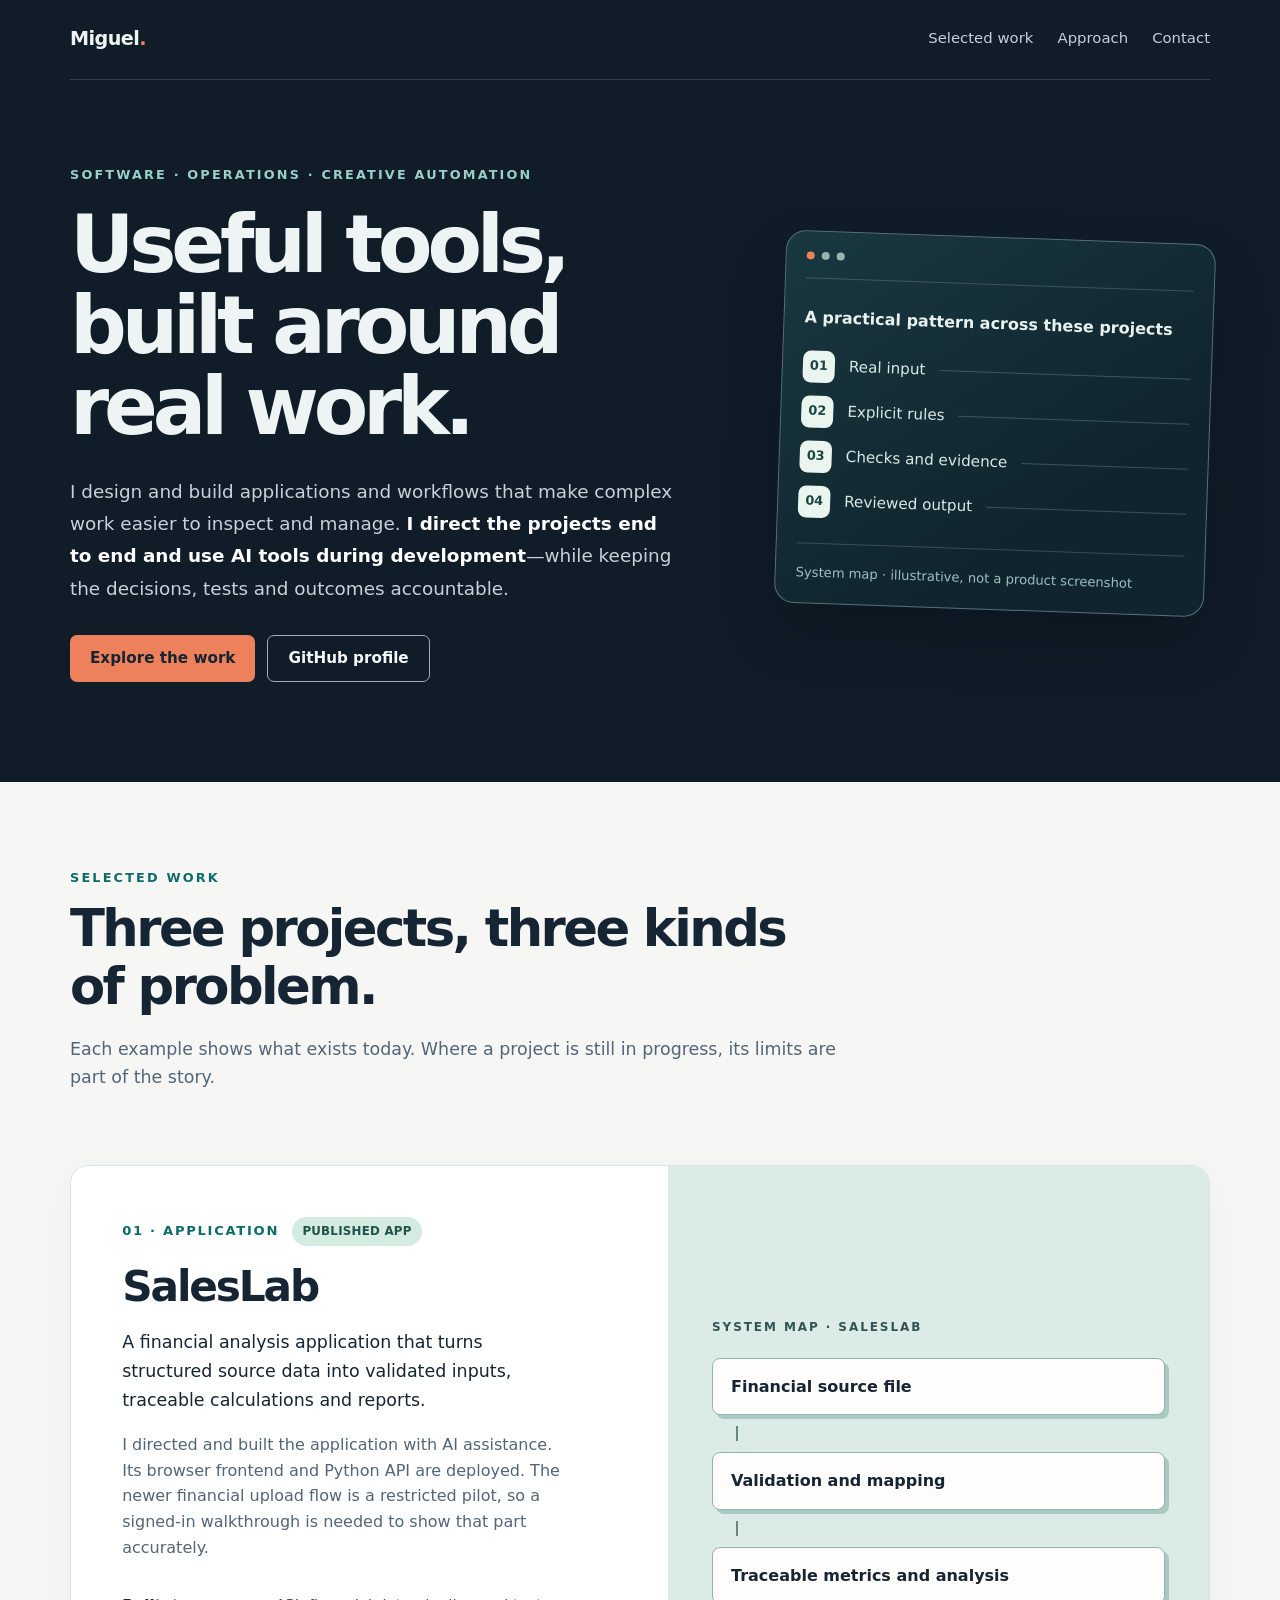
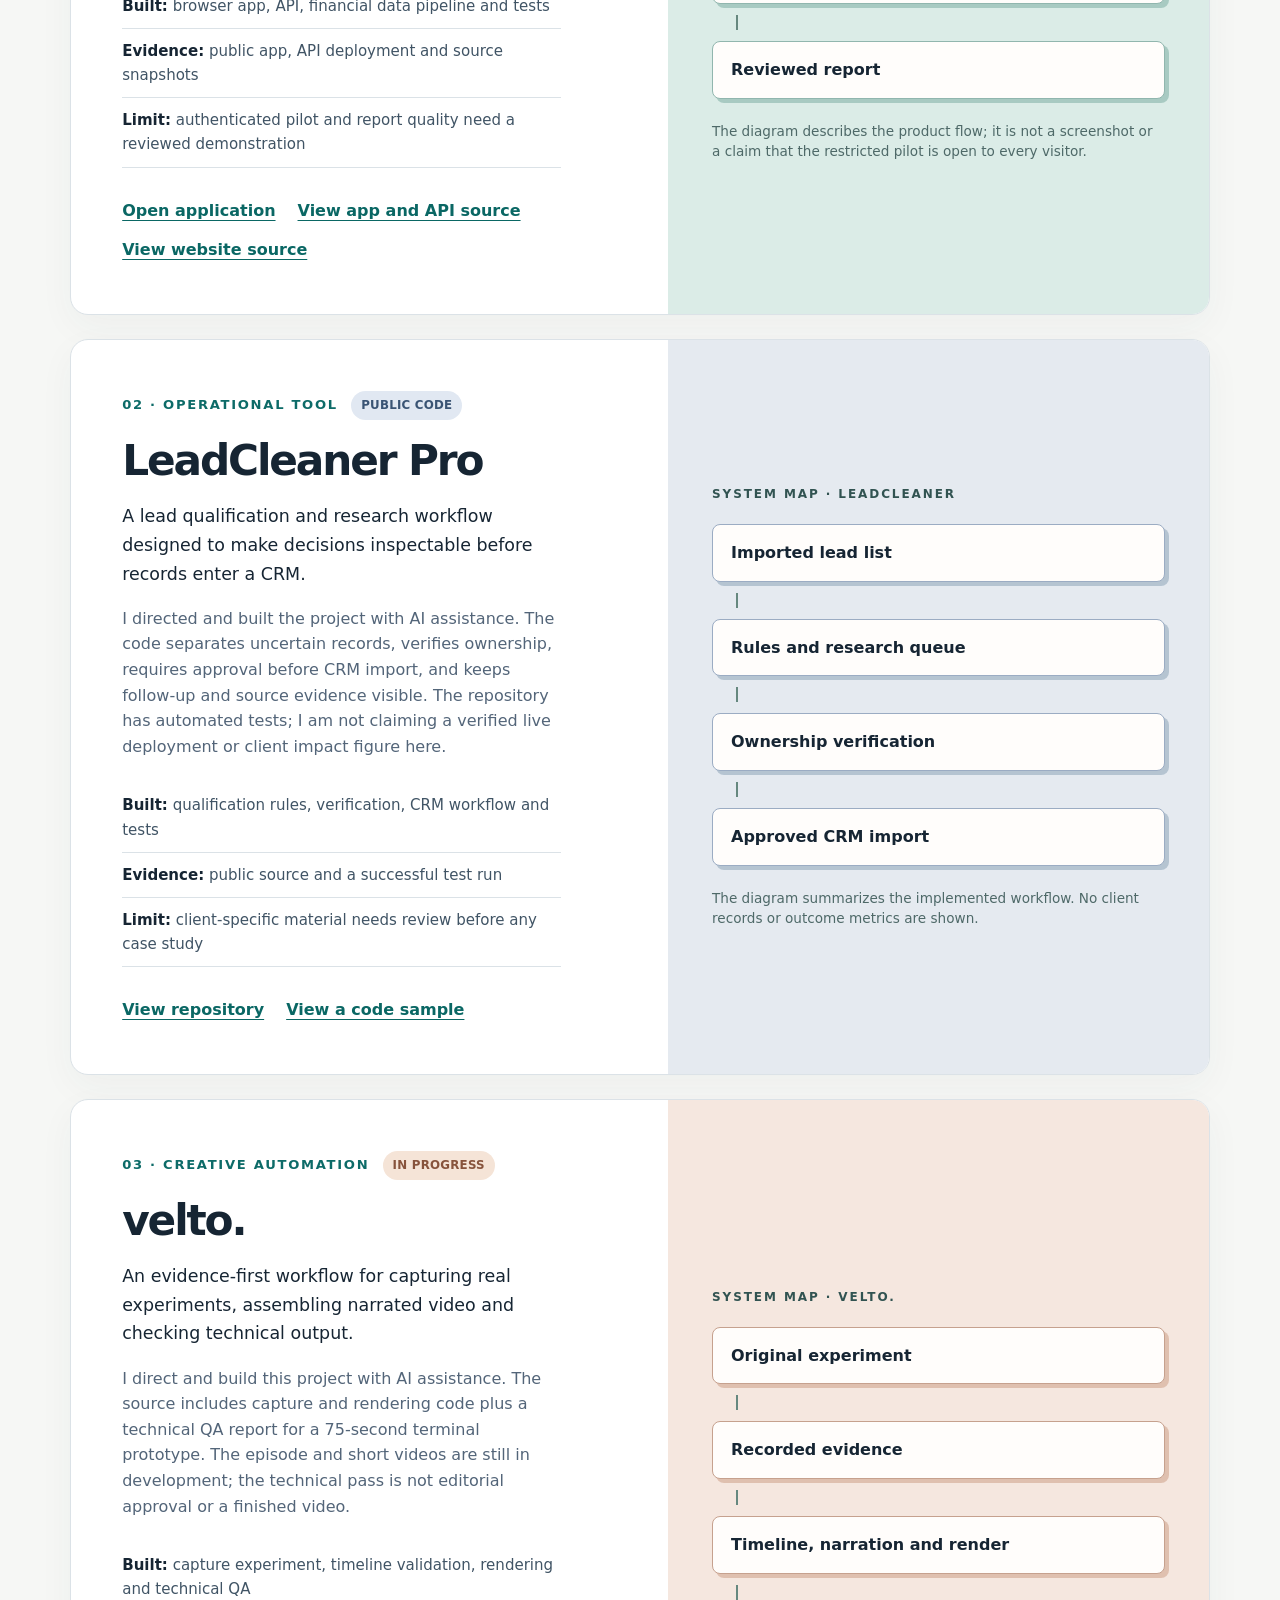
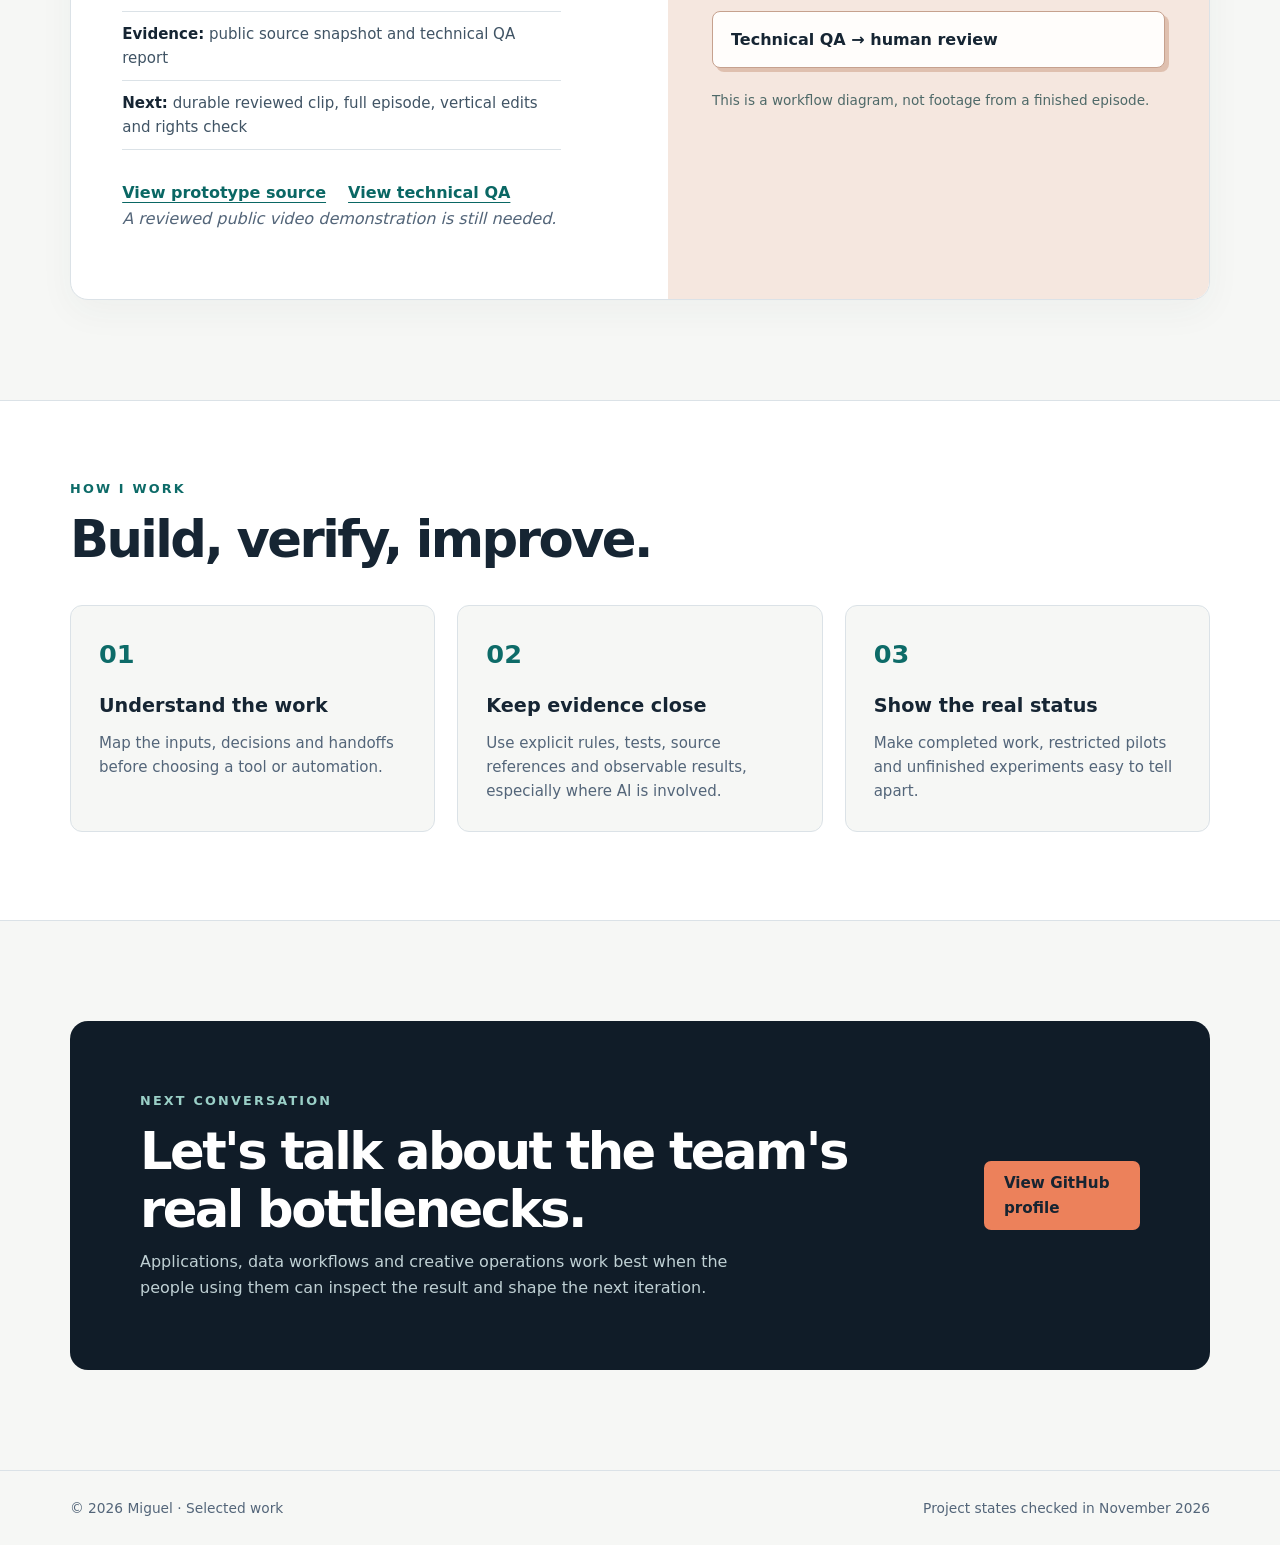
==== index.html @ 91e66076 "Publish portfolio site" ====
<!doctype html>
<html lang="en">
<head>
  <meta charset="utf-8">
  <meta name="viewport" content="width=device-width, initial-scale=1">
  <meta name="theme-color" content="#101c28">
  <meta name="description" content="Miguel's selected work in software, operational tools, and creative automation.">
  <title>Miguel — Software &amp; Automation</title>
  <style>
    :root { color-scheme: light; --ink:#162533; --muted:#536579; --line:#dbe2e7; --paper:#f6f7f5; --white:#fff; --navy:#101c28; --teal:#0d6b68; --orange:#ec815b; --pale:#e7f2ee; }
    * { box-sizing:border-box; }
    html { scroll-behavior:smooth; }
    body { margin:0; background:var(--paper); color:var(--ink); font: 16px/1.6 ui-sans-serif, system-ui, -apple-system, BlinkMacSystemFont, "Segoe UI", sans-serif; }
    a { color:inherit; }
    a:focus-visible { outline:3px solid var(--orange); outline-offset:4px; border-radius:3px; }
    .wrap { width:min(1140px, calc(100% - 48px)); margin-inline:auto; }
    .skip { position:absolute; left:-9999px; top:8px; background:var(--white); padding:9px; z-index:100; }
    .skip:focus { left:12px; }
    header { background:var(--navy); color:#eef4f3; }
    nav { display:flex; align-items:center; justify-content:space-between; gap:24px; padding-block:24px; border-bottom:1px solid #ffffff2b; }
    .brand { font-size:1.2rem; font-weight:750; letter-spacing:-.03em; text-decoration:none; }
    .brand span { color:var(--orange); }
    .navlinks { display:flex; flex-wrap:wrap; gap:24px; font-size:.93rem; }
    .navlinks a { color:#c2d2d8; text-decoration:none; }
    .navlinks a:hover { color:#fff; }
    .hero { display:grid; grid-template-columns:1.2fr .8fr; align-items:center; gap:64px; min-height:570px; padding-block:85px 100px; }
    .eyebrow { font-size:.8rem; font-weight:750; letter-spacing:.17em; text-transform:uppercase; color:#9acfc7; }
    h1,h2,h3,p { margin-top:0; }
    h1 { font-size:clamp(3.1rem,6.2vw,5.8rem); line-height:1.02; letter-spacing:-.065em; max-width:750px; margin:20px 0 28px; }
    .hero p { max-width:610px; color:#c5d3d9; font-size:1.15rem; line-height:1.75; }
    .hero strong { color:#fff; }
    .hero-actions { display:flex; flex-wrap:wrap; gap:12px; margin-top:30px; }
    .button { display:inline-flex; align-items:center; justify-content:center; min-height:47px; padding:10px 20px; border-radius:7px; text-decoration:none; font-size:.95rem; font-weight:700; transition:transform .2s, background .2s; }
    .button:hover { transform:translateY(-2px); }
    .button.primary { background:var(--orange); color:#172431; }
    .button.ghost { border:1px solid #99b0ba; color:#f5f8f8; }
    .hero-art { min-height:370px; border:1px solid #547178; border-radius:20px; padding:20px; background:linear-gradient(145deg,#19383f,#10242e 70%); box-shadow:0 28px 60px #0003; transform:rotate(2deg); }
    .art-top { display:flex; gap:7px; padding-bottom:18px; border-bottom:1px solid #ffffff2c; }
    .art-top i { width:8px; height:8px; border-radius:50%; background:#9ab4b1; }
    .art-top i:first-child { background:var(--orange); }
    .art-heading { color:#e8f3f0; font-weight:700; font-size:1rem; margin:26px 0 20px; }
    .art-row { display:flex; align-items:center; gap:14px; color:#d9e8e6; margin:13px 0; font-size:.95rem; }
    .art-step { display:grid; place-items:center; flex:none; width:32px; height:32px; background:#eaf5ef; color:#184742; border-radius:8px; font-size:.8rem; font-weight:800; }
    .art-line { height:1px; flex:1; background:#769c9c66; }
    .art-label { flex:none; }
    .art-foot { margin-top:25px; padding-top:18px; border-top:1px solid #ffffff2c; font-size:.82rem; color:#9ebfbe; }
    main section { scroll-margin-top:20px; }
    .section-intro { padding-block:86px 32px; max-width:780px; }
    .section-intro .eyebrow { color:var(--teal); }
    h2 { font-size:clamp(2.25rem,4vw,3.45rem); line-height:1.13; letter-spacing:-.05em; margin:12px 0 20px; }
    .section-intro p { color:var(--muted); font-size:1.09rem; }
    .project { display:grid; grid-template-columns:1fr 1fr; gap:56px; align-items:stretch; margin-block:24px; background:var(--white); border:1px solid var(--line); border-radius:18px; overflow:hidden; box-shadow:0 12px 36px #24404d0b; }
    .project-content { padding:clamp(27px,4vw,54px); }
    .project .index { color:var(--teal); font-weight:760; font-size:.82rem; letter-spacing:.13em; text-transform:uppercase; }
    .project h3 { font-size:clamp(2rem,3.3vw,3rem); letter-spacing:-.05em; line-height:1.14; margin:17px 0; }
    .project p { color:var(--muted); }
    .project .summary { color:var(--ink); font-size:1.09rem; line-height:1.65; }
    .facts { padding:0; margin:24px 0 30px; list-style:none; }
    .facts li { padding:10px 0; border-bottom:1px solid var(--line); color:#405465; font-size:.94rem; }
    .facts strong { color:var(--ink); }
    .project-link { color:#0a6764; font-weight:750; text-underline-offset:4px; }
    .project-link:hover { color:#0d4545; }
    .project-actions { display:flex; flex-wrap:wrap; gap:14px 22px; align-items:center; }
    .visual { display:flex; flex-direction:column; justify-content:center; padding:44px; min-height:430px; }
    .visual.sales { background:#dbece7; }
    .visual.lead { background:#e5eaf0; }
    .visual.velto { background:#f5e7df; }
    .visual-title { color:#315351; font-size:.75rem; font-weight:800; letter-spacing:.16em; text-transform:uppercase; margin-bottom:20px; }
    .flow { display:grid; gap:11px; }
    .flow div { padding:15px 18px; background:#fffdfb; border:1px solid #91b6ae; border-radius:8px; box-shadow:4px 4px 0 #5a978966; font-weight:650; }
    .visual.lead .flow div { border-color:#9bacc3; box-shadow:4px 4px 0 #6d89a266; }
    .visual.velto .flow div { border-color:#c6a18e; box-shadow:4px 4px 0 #bd846866; }
    .connector { height:15px; border-left:2px solid #66887f; margin-left:24px; }
    .visual small { display:block; color:#4e6968; margin-top:22px; line-height:1.5; font-size:.85rem; }
    .state { display:inline-block; font-size:.74rem; font-weight:800; padding:5px 10px; border-radius:20px; letter-spacing:.02em; vertical-align:middle; margin-left:7px; color:#21534a; background:#d4ebe1; white-space:nowrap; }
    .state.code { background:#e1e8f2; color:#3a5474; }
    .state.progress { background:#f5e4d7; color:#87533c; }
    .process { background:#fff; margin-top:100px; padding-block:78px 88px; border-block:1px solid var(--line); }
    .process-grid { display:grid; grid-template-columns:repeat(3,1fr); gap:22px; margin-top:36px; }
    .process-item { padding:28px; background:var(--paper); border:1px solid var(--line); border-radius:12px; }
    .process-item b { color:var(--teal); font-size:1.6rem; }
    .process-item h3 { font-size:1.2rem; margin:16px 0 9px; }
    .process-item p { color:var(--muted); margin:0; font-size:.94rem; }
    .contact { padding-block:100px; }
    .contact-box { background:var(--navy); color:#fff; border-radius:18px; padding:clamp(30px,6vw,70px); display:flex; align-items:center; justify-content:space-between; gap:30px; }
    .contact-box h2 { margin-bottom:10px; }
    .contact-box p { color:#bfd0d4; max-width:590px; margin:0; }
    footer { border-top:1px solid var(--line); color:var(--muted); font-size:.86rem; padding-block:26px; }
    footer .wrap { display:flex; flex-wrap:wrap; justify-content:space-between; gap:12px; }
    @media (max-width:820px) { .hero,.project { grid-template-columns:1fr; } .hero { gap:22px; padding-block:65px; } .hero-art { min-height:300px; transform:none; max-width:620px; } .project .visual { order:-1; min-height:310px; } .process-grid { grid-template-columns:1fr; } .contact-box { display:block; } .contact-box .button { margin-top:24px; } }
    @media (max-width:550px) { .wrap { width:min(100% - 30px, 1140px); } nav { align-items:flex-start; } .navlinks { justify-content:flex-end; gap:12px; } .navlinks a { font-size:.85rem; } .hero-art { padding:14px; } .project-content,.visual { padding:27px; } .visual { min-height:280px; } .section-intro { padding-top:66px; } }
    @media (prefers-reduced-motion:reduce) { html { scroll-behavior:auto; } .button { transition:none; } }
  </style>
</head>
<body>
  <a class="skip" href="#main">Skip to content</a>
  <header>
    <div class="wrap">
      <nav aria-label="Main navigation">
        <a class="brand" href="#top">Miguel<span>.</span></a>
        <div class="navlinks"><a href="#work">Selected work</a><a href="#approach">Approach</a><a href="#contact">Contact</a></div>
      </nav>
      <div class="hero" id="top">
        <div>
          <div class="eyebrow">Software · Operations · Creative automation</div>
          <h1>Useful tools, built around real work.</h1>
          <p>I design and build applications and workflows that make complex work easier to inspect and manage. <strong>I direct the projects end to end and use AI tools during development</strong>—while keeping the decisions, tests and outcomes accountable.</p>
          <div class="hero-actions"><a class="button primary" href="#work">Explore the work</a><a class="button ghost" href="https://github.com/miguelyagupe" target="_blank" rel="noopener noreferrer">GitHub profile</a></div>
        </div>
        <div class="hero-art" role="img" aria-label="Diagram showing a workflow from real input through explicit rules and checks to a reviewed output">
          <div class="art-top"><i></i><i></i><i></i></div>
          <div class="art-heading">A practical pattern across these projects</div>
          <div class="art-row"><span class="art-step">01</span><span class="art-label">Real input</span><span class="art-line"></span></div>
          <div class="art-row"><span class="art-step">02</span><span class="art-label">Explicit rules</span><span class="art-line"></span></div>
          <div class="art-row"><span class="art-step">03</span><span class="art-label">Checks and evidence</span><span class="art-line"></span></div>
          <div class="art-row"><span class="art-step">04</span><span class="art-label">Reviewed output</span><span class="art-line"></span></div>
          <div class="art-foot">System map · illustrative, not a product screenshot</div>
        </div>
      </div>
    </div>
  </header>

  <main id="main">
    <section id="work" class="wrap" aria-labelledby="work-heading">
      <div class="section-intro"><div class="eyebrow">Selected work</div><h2 id="work-heading">Three projects, three kinds of problem.</h2><p>Each example shows what exists today. Where a project is still in progress, its limits are part of the story.</p></div>

      <article class="project" aria-labelledby="saleslab-heading">
        <div class="project-content"><div class="index">01 · Application <span class="state">Published app</span></div><h3 id="saleslab-heading">SalesLab</h3><p class="summary">A financial analysis application that turns structured source data into validated inputs, traceable calculations and reports.</p><p>I directed and built the application with AI assistance. Its browser frontend and Python API are deployed. The newer financial upload flow is a restricted pilot, so a signed-in walkthrough is needed to show that part accurately.</p><ul class="facts"><li><strong>Built:</strong> browser app, API, financial data pipeline and tests</li><li><strong>Evidence:</strong> public app, API deployment and source snapshots</li><li><strong>Limit:</strong> authenticated pilot and report quality need a reviewed demonstration</li></ul><div class="project-actions"><a class="project-link" href="https://app.saleslab.cc" target="_blank" rel="noopener noreferrer">Open application</a><a class="project-link" href="https://github.com/miguelyagupe/saleslab-app-source" target="_blank" rel="noopener noreferrer">View app and API source</a><a class="project-link" href="https://github.com/miguelyagupe/saleslab-website-source" target="_blank" rel="noopener noreferrer">View website source</a></div></div>
        <div class="visual sales"><div class="visual-title">System map · SalesLab</div><div class="flow"><div>Financial source file</div><span class="connector" aria-hidden="true"></span><div>Validation and mapping</div><span class="connector" aria-hidden="true"></span><div>Traceable metrics and analysis</div><span class="connector" aria-hidden="true"></span><div>Reviewed report</div></div><small>The diagram describes the product flow; it is not a screenshot or a claim that the restricted pilot is open to every visitor.</small></div>
      </article>

      <article class="project" aria-labelledby="lead-heading">
        <div class="project-content"><div class="index">02 · Operational tool <span class="state code">Public code</span></div><h3 id="lead-heading">LeadCleaner Pro</h3><p class="summary">A lead qualification and research workflow designed to make decisions inspectable before records enter a CRM.</p><p>I directed and built the project with AI assistance. The code separates uncertain records, verifies ownership, requires approval before CRM import, and keeps follow-up and source evidence visible. The repository has automated tests; I am not claiming a verified live deployment or client impact figure here.</p><ul class="facts"><li><strong>Built:</strong> qualification rules, verification, CRM workflow and tests</li><li><strong>Evidence:</strong> public source and a successful test run</li><li><strong>Limit:</strong> client-specific material needs review before any case study</li></ul><div class="project-actions"><a class="project-link" href="https://github.com/miguelyagupe/leadcleaner-pro" target="_blank" rel="noopener noreferrer">View repository</a><a class="project-link" href="https://github.com/miguelyagupe/leadcleaner-pro/blob/main/qualification.py" target="_blank" rel="noopener noreferrer">View a code sample</a></div></div>
        <div class="visual lead"><div class="visual-title">System map · LeadCleaner</div><div class="flow"><div>Imported lead list</div><span class="connector" aria-hidden="true"></span><div>Rules and research queue</div><span class="connector" aria-hidden="true"></span><div>Ownership verification</div><span class="connector" aria-hidden="true"></span><div>Approved CRM import</div></div><small>The diagram summarizes the implemented workflow. No client records or outcome metrics are shown.</small></div>
      </article>

      <article class="project" aria-labelledby="velto-heading">
        <div class="project-content"><div class="index">03 · Creative automation <span class="state progress">In progress</span></div><h3 id="velto-heading">velto.</h3><p class="summary">An evidence-first workflow for capturing real experiments, assembling narrated video and checking technical output.</p><p>I direct and build this project with AI assistance. The source includes capture and rendering code plus a technical QA report for a 75-second terminal prototype. The episode and short videos are still in development; the technical pass is not editorial approval or a finished video.</p><ul class="facts"><li><strong>Built:</strong> capture experiment, timeline validation, rendering and technical QA</li><li><strong>Evidence:</strong> public source snapshot and technical QA report</li><li><strong>Next:</strong> durable reviewed clip, full episode, vertical edits and rights check</li></ul><div class="project-actions"><a class="project-link" href="https://github.com/miguelyagupe/velto-prototype" target="_blank" rel="noopener noreferrer">View prototype source</a><a class="project-link" href="https://github.com/miguelyagupe/velto-prototype/blob/main/episodes/EP001/AI_Workflow_Lab_Technical_Test_75s.qa.json" target="_blank" rel="noopener noreferrer">View technical QA</a></div><p><em>A reviewed public video demonstration is still needed.</em></p></div>
        <div class="visual velto"><div class="visual-title">System map · velto.</div><div class="flow"><div>Original experiment</div><span class="connector" aria-hidden="true"></span><div>Recorded evidence</div><span class="connector" aria-hidden="true"></span><div>Timeline, narration and render</div><span class="connector" aria-hidden="true"></span><div>Technical QA → human review</div></div><small>This is a workflow diagram, not footage from a finished episode.</small></div>
      </article>
    </section>

    <section id="approach" class="process" aria-labelledby="approach-heading"><div class="wrap"><div class="eyebrow" style="color:#0d6b68">How I work</div><h2 id="approach-heading">Build, verify, improve.</h2><div class="process-grid"><div class="process-item"><b>01</b><h3>Understand the work</h3><p>Map the inputs, decisions and handoffs before choosing a tool or automation.</p></div><div class="process-item"><b>02</b><h3>Keep evidence close</h3><p>Use explicit rules, tests, source references and observable results, especially where AI is involved.</p></div><div class="process-item"><b>03</b><h3>Show the real status</h3><p>Make completed work, restricted pilots and unfinished experiments easy to tell apart.</p></div></div></div></section>

    <section id="contact" class="contact wrap" aria-labelledby="contact-heading"><div class="contact-box"><div><div class="eyebrow">Next conversation</div><h2 id="contact-heading">Let's talk about the team's real bottlenecks.</h2><p>Applications, data workflows and creative operations work best when the people using them can inspect the result and shape the next iteration.</p></div><a class="button primary" href="https://github.com/miguelyagupe" target="_blank" rel="noopener noreferrer">View GitHub profile</a></div></section>
  </main>
  <footer><div class="wrap"><span>© 2026 Miguel · Selected work</span><span>Project states checked in November 2026</span></div></footer>
</body>
</html>
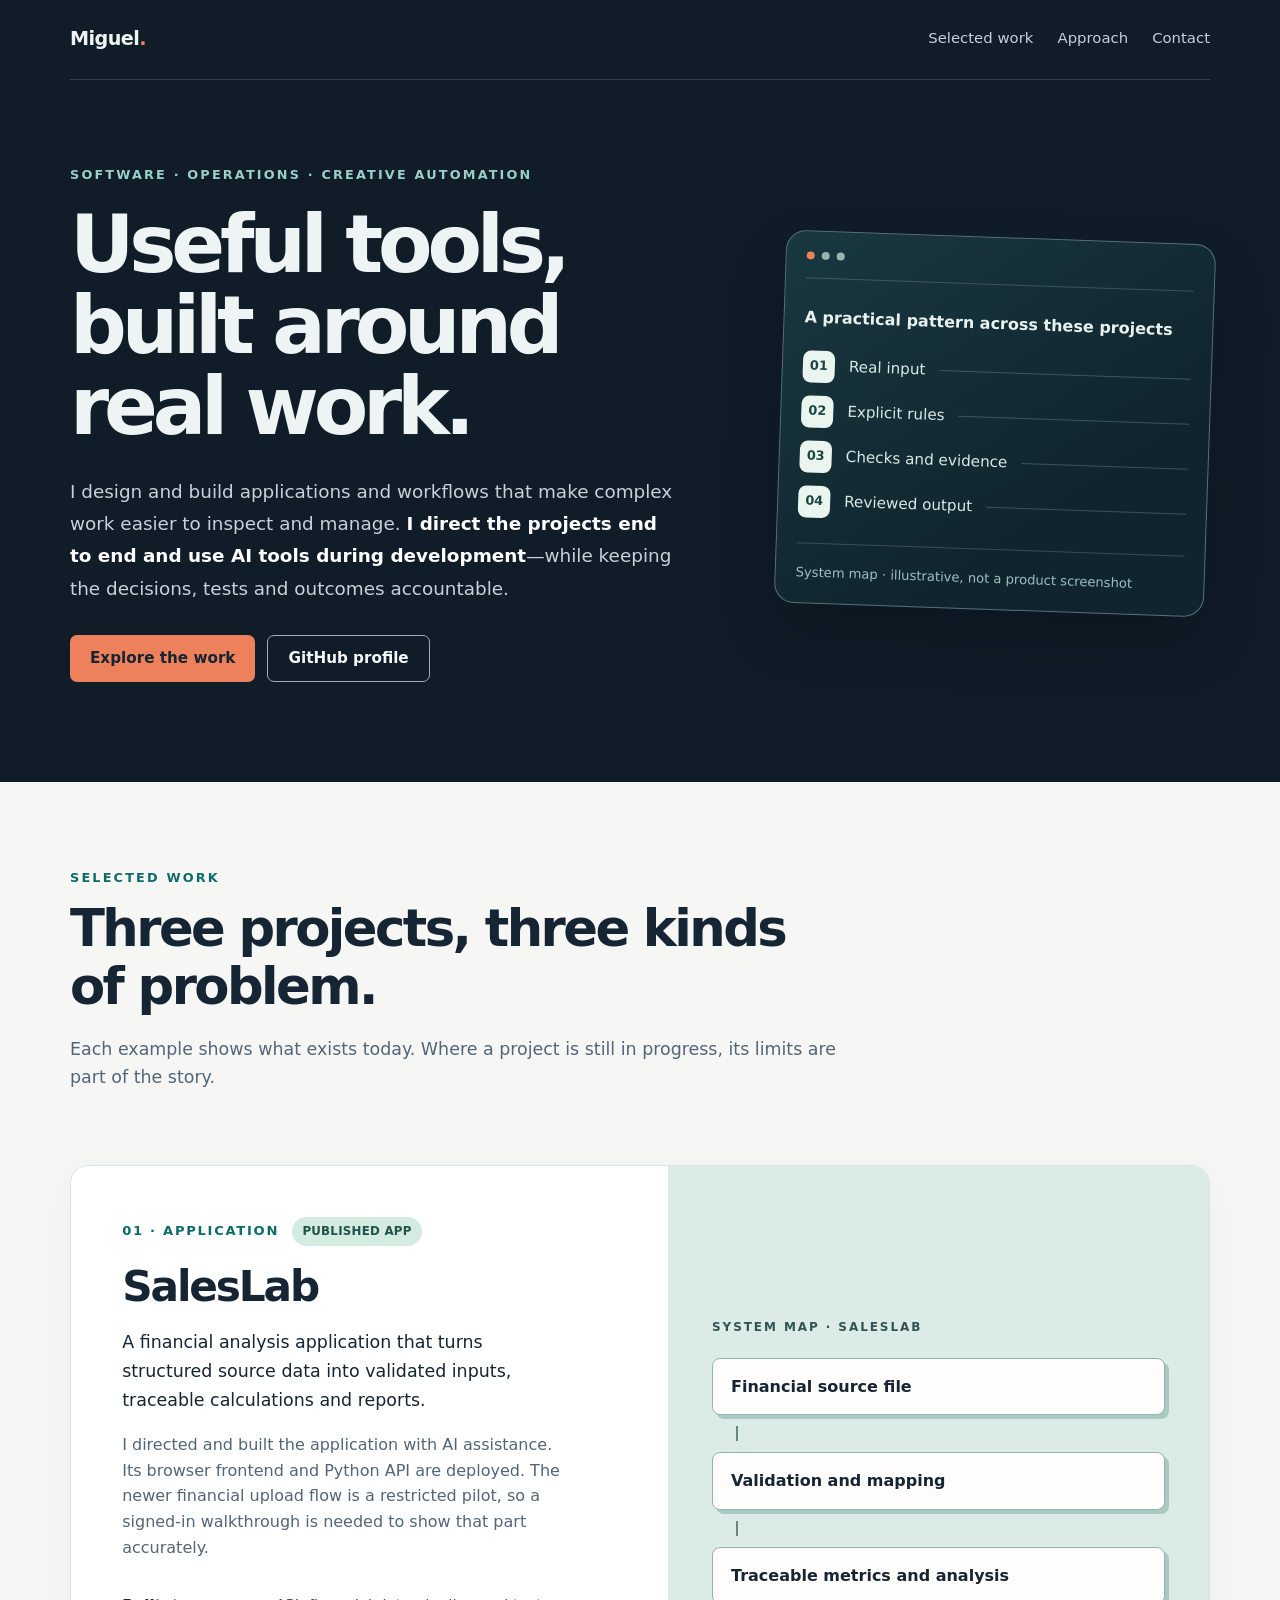
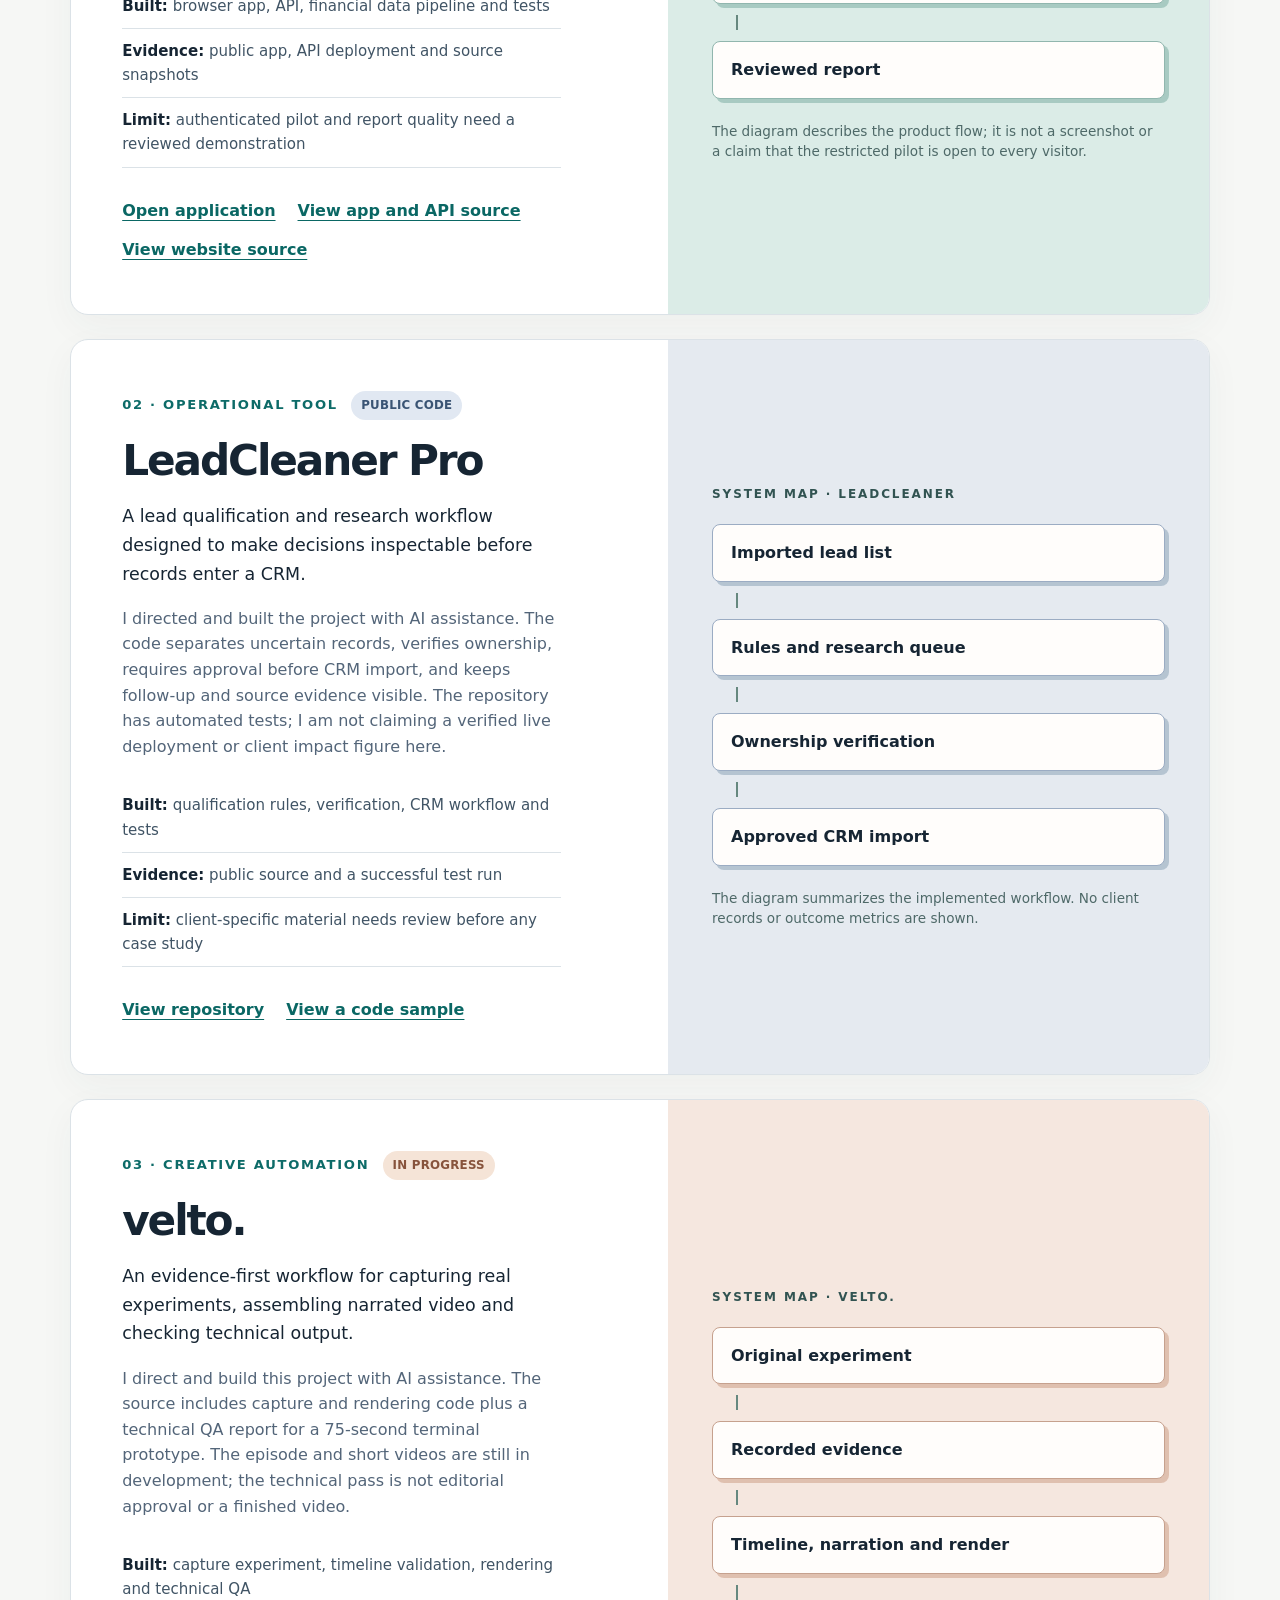
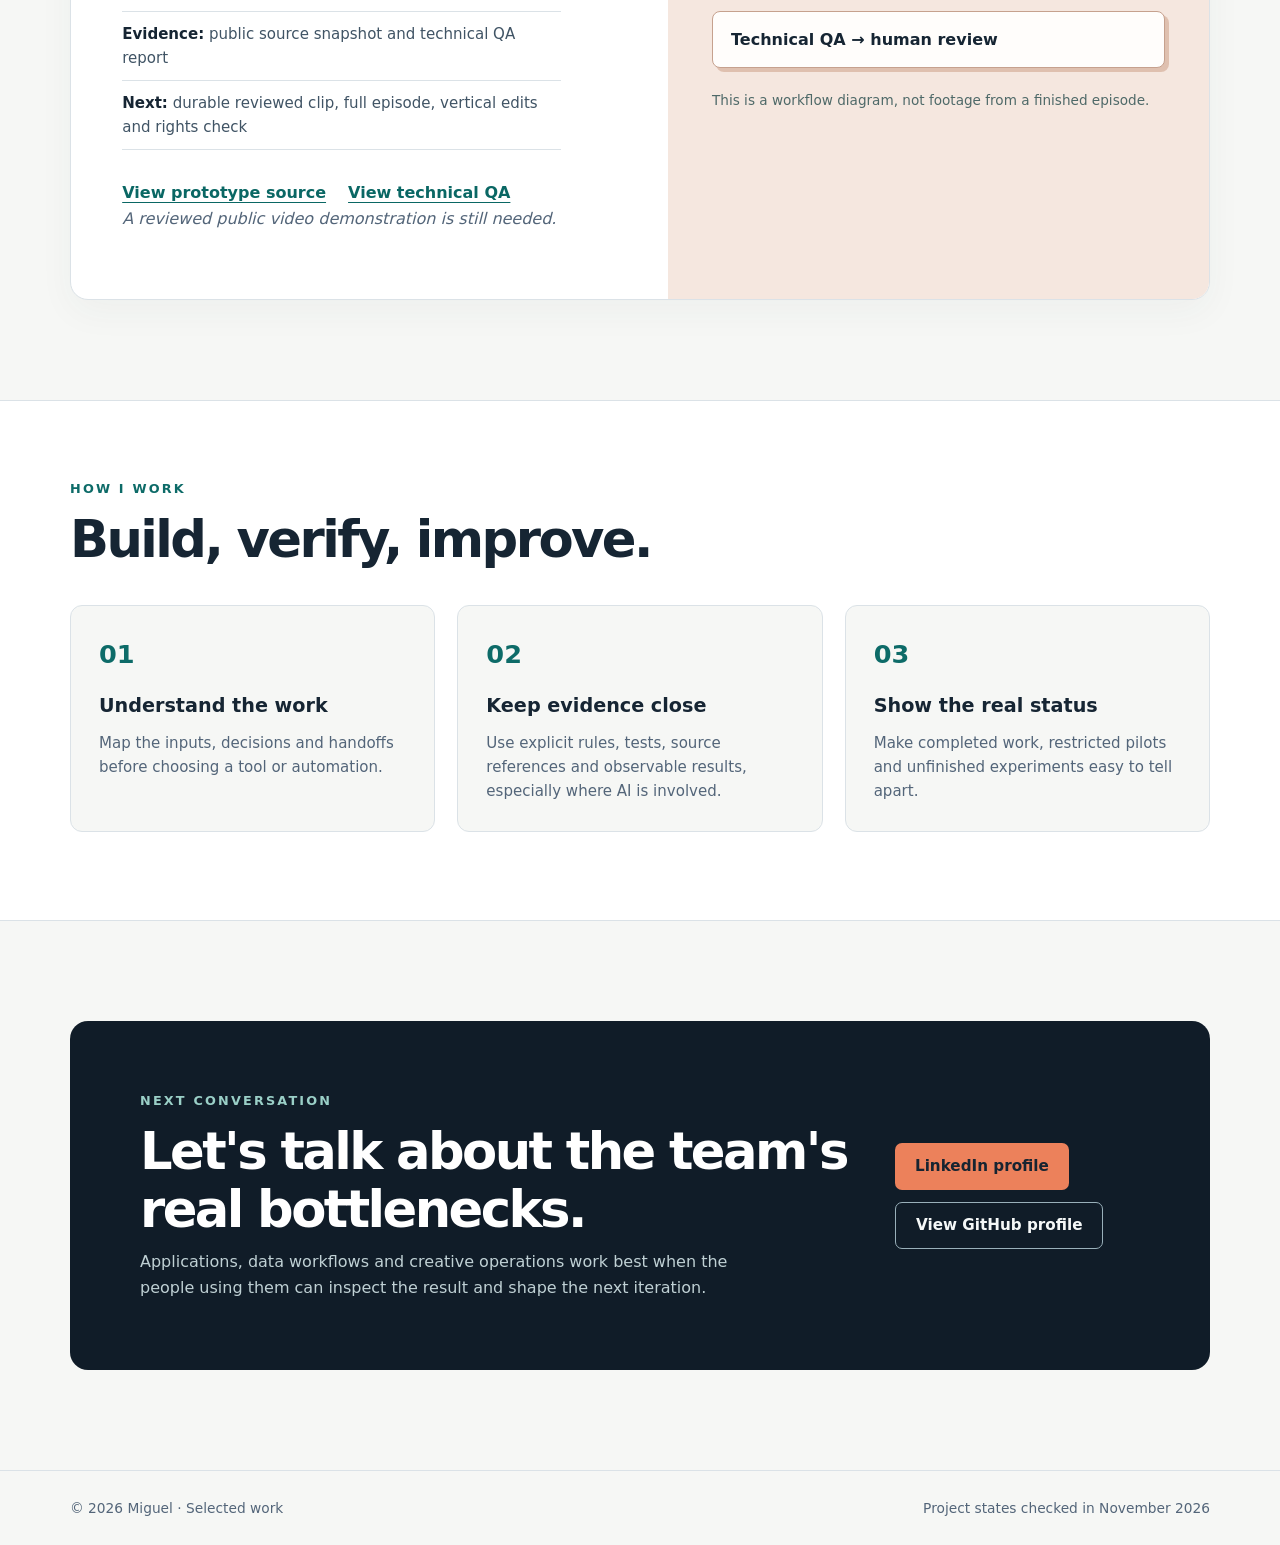
==== commit bc3ae86a: "Add updated LinkedIn profile to contact section" ====
--- a/index.html
+++ b/index.html
@@ -142,7 +142,7 @@
 
     <section id="approach" class="process" aria-labelledby="approach-heading"><div class="wrap"><div class="eyebrow" style="color:#0d6b68">How I work</div><h2 id="approach-heading">Build, verify, improve.</h2><div class="process-grid"><div class="process-item"><b>01</b><h3>Understand the work</h3><p>Map the inputs, decisions and handoffs before choosing a tool or automation.</p></div><div class="process-item"><b>02</b><h3>Keep evidence close</h3><p>Use explicit rules, tests, source references and observable results, especially where AI is involved.</p></div><div class="process-item"><b>03</b><h3>Show the real status</h3><p>Make completed work, restricted pilots and unfinished experiments easy to tell apart.</p></div></div></div></section>
 
-    <section id="contact" class="contact wrap" aria-labelledby="contact-heading"><div class="contact-box"><div><div class="eyebrow">Next conversation</div><h2 id="contact-heading">Let's talk about the team's real bottlenecks.</h2><p>Applications, data workflows and creative operations work best when the people using them can inspect the result and shape the next iteration.</p></div><a class="button primary" href="https://github.com/miguelyagupe" target="_blank" rel="noopener noreferrer">View GitHub profile</a></div></section>
+    <section id="contact" class="contact wrap" aria-labelledby="contact-heading"><div class="contact-box"><div><div class="eyebrow">Next conversation</div><h2 id="contact-heading">Let's talk about the team's real bottlenecks.</h2><p>Applications, data workflows and creative operations work best when the people using them can inspect the result and shape the next iteration.</p></div><div class="hero-actions" style="margin-top:0"><a class="button primary" href="https://www.linkedin.com/in/miguelcardoso-eng/" target="_blank" rel="noopener noreferrer">LinkedIn profile</a><a class="button ghost" href="https://github.com/miguelyagupe" target="_blank" rel="noopener noreferrer">View GitHub profile</a></div></div></section>
   </main>
   <footer><div class="wrap"><span>© 2026 Miguel · Selected work</span><span>Project states checked in November 2026</span></div></footer>
 </body>
